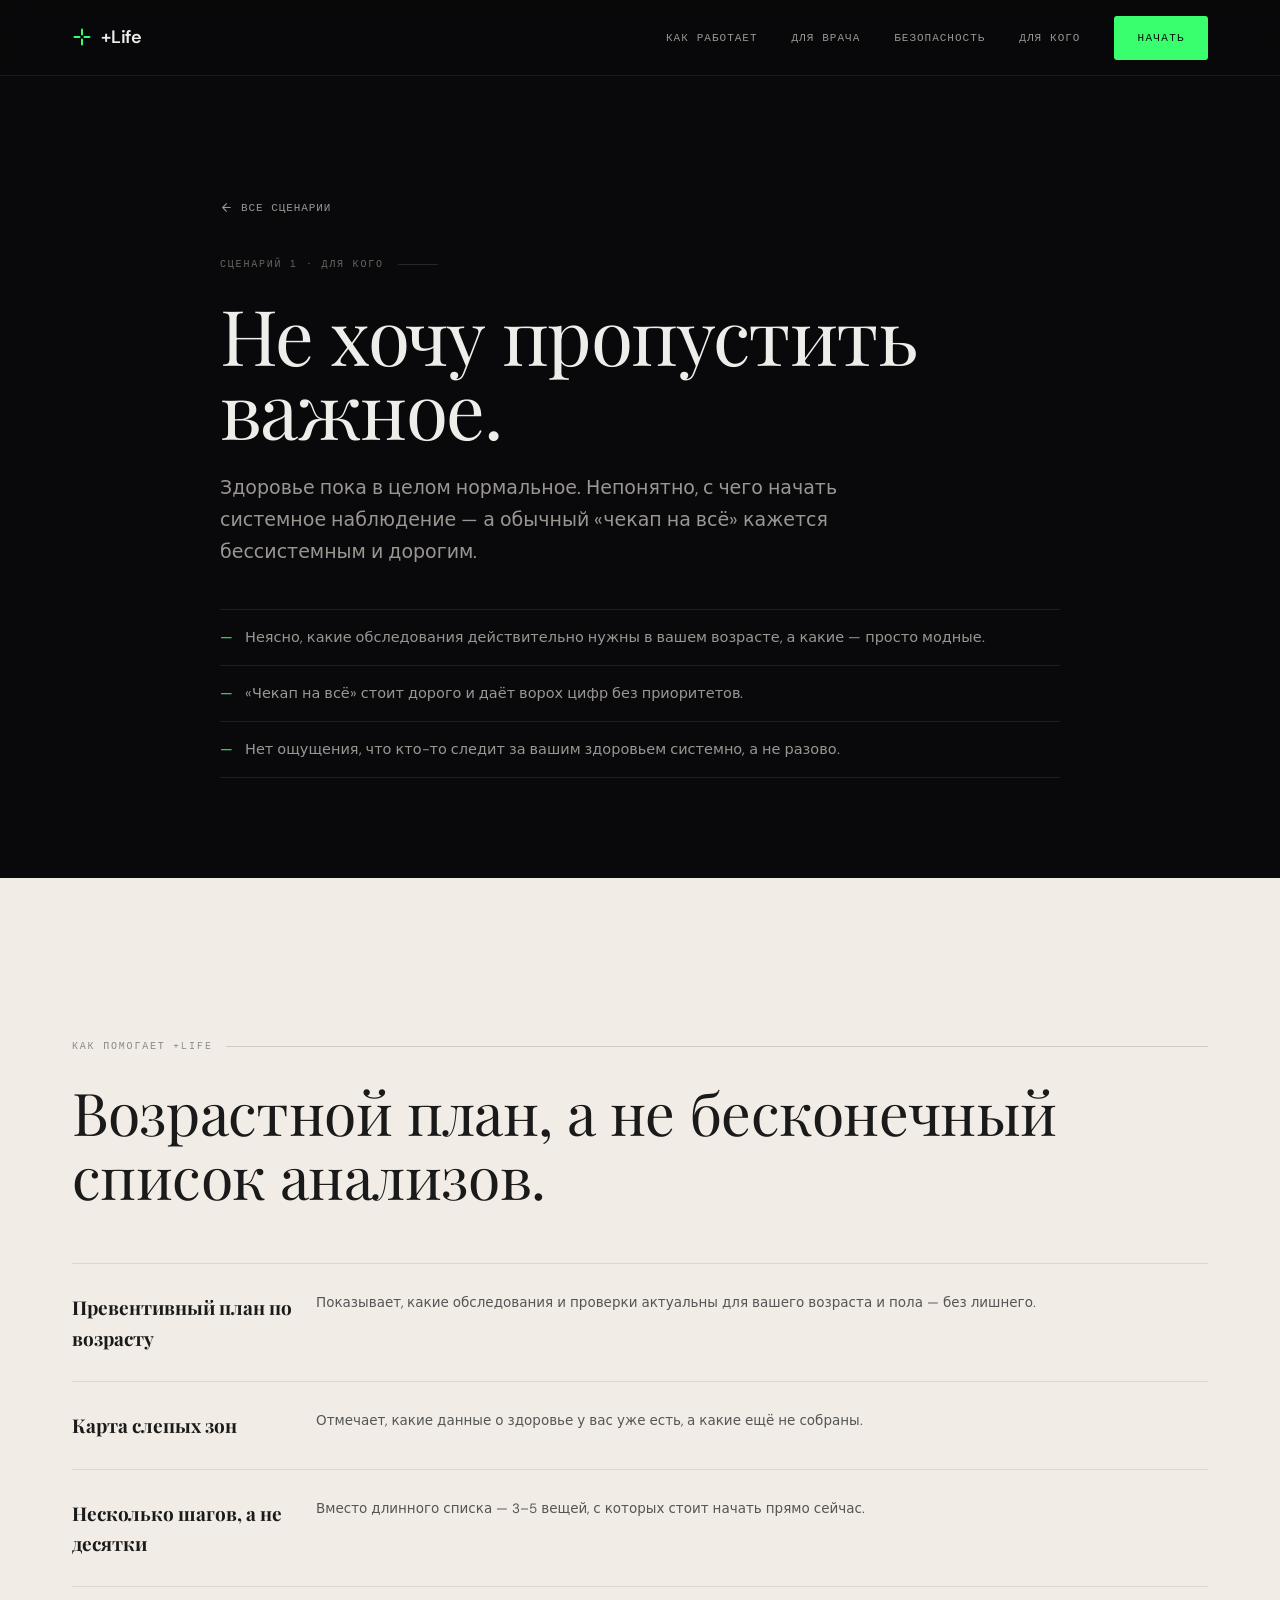
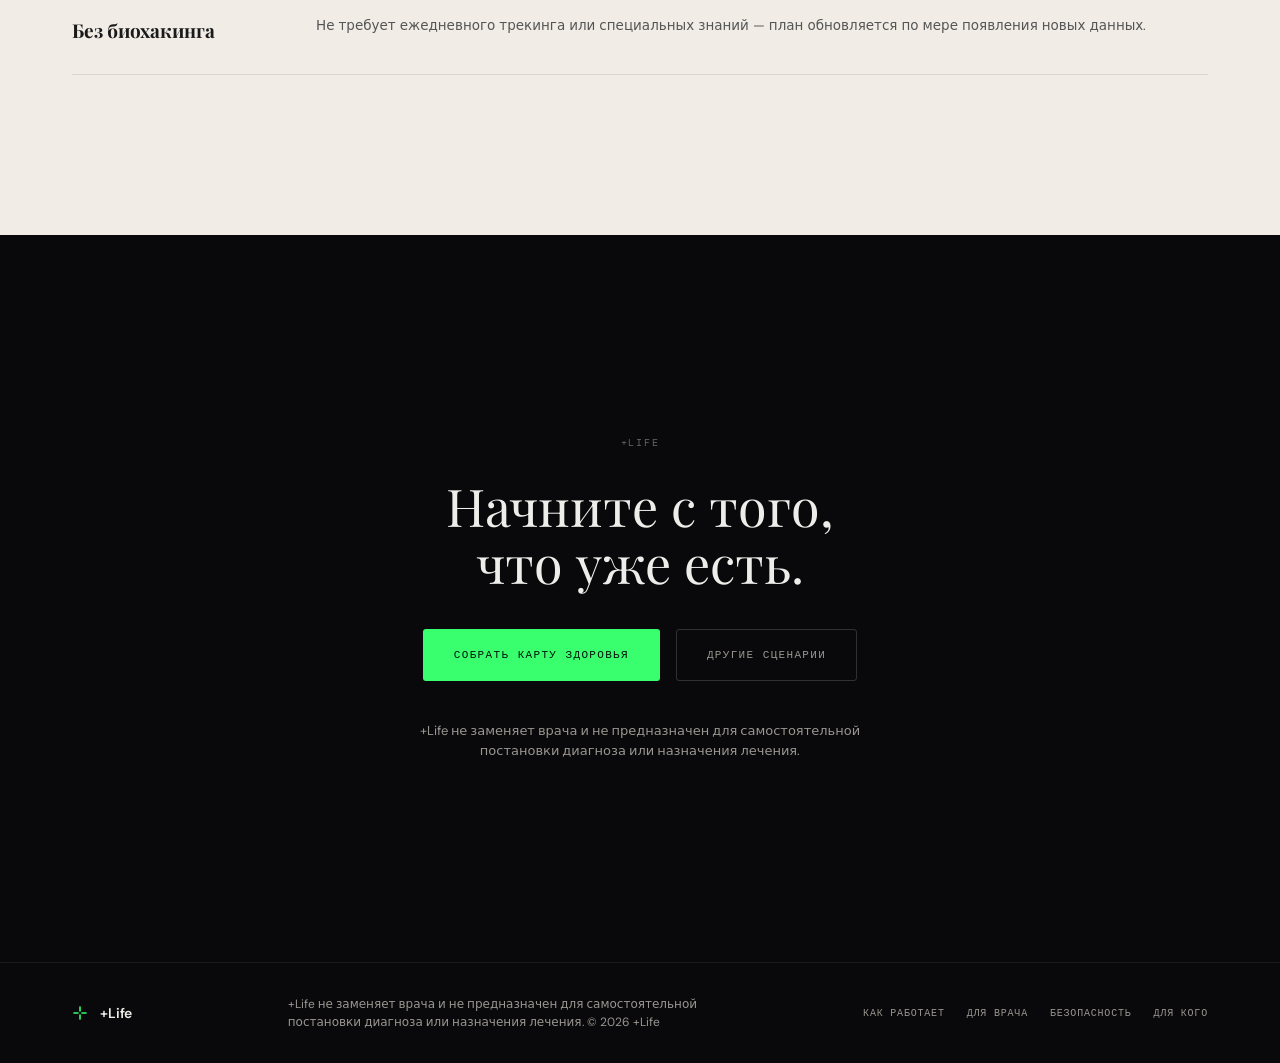
==== segment-1.html @ cb0c8c5b "Redesign hero and segments, add persona subpages, full RU translation pass - Channels orbit: rename " ====
<!doctype html>
<html lang="ru">
<head>
<meta charset="utf-8">
<meta name="viewport" content="width=device-width, initial-scale=1">
<title>«Не хочу пропустить важное» — +Life</title>
<link rel="icon" href="data:image/svg+xml,%3Csvg xmlns='http://www.w3.org/2000/svg' viewBox='0 0 24 24'%3E%3Cg stroke='%2339ff6e' stroke-width='2.6' stroke-linecap='round' fill='none'%3E%3Cline x1='12' y1='3' x2='12' y2='9'/%3E%3Cline x1='12' y1='15' x2='12' y2='21'/%3E%3Cline x1='3' y1='12' x2='9' y2='12'/%3E%3Cline x1='15' y1='12' x2='21' y2='12'/%3E%3C/g%3E%3C/svg%3E">
<meta name="description" content="Здоровье пока в целом нормальное, но неясно, с чего начать системное наблюдение. Как +Life помогает не пропустить важное.">
<link rel="preconnect" href="https://fonts.googleapis.com">
<link rel="preconnect" href="https://fonts.gstatic.com" crossorigin>
<link rel="stylesheet" href="https://fonts.googleapis.com/css2?family=DM+Mono:wght@400;500&family=DM+Sans:wght@400;500;600&family=Playfair+Display:ital,wght@0,400;0,600;1,400;1,600&display=swap">
<link rel="stylesheet" href="styles.css">
</head>
<body>
<a class="skip-link" href="#main">Перейти к содержанию</a>

<nav class="nav" id="nav" data-open="false">
  <a class="brand" href="index.html" aria-label="+Life — на главную">
    <svg class="brand-mark" viewBox="0 0 24 24" aria-hidden="true"><g stroke="#39ff6e" stroke-width="2.4" stroke-linecap="round" fill="none"><line x1="12" y1="3" x2="12" y2="9"/><line x1="12" y1="15" x2="12" y2="21"/><line x1="3" y1="12" x2="9" y2="12"/><line x1="15" y1="12" x2="21" y2="12"/></g></svg>
    <span class="brand-word">+Life</span>
  </a>
  <button class="nav-toggle" id="navToggle" aria-label="Открыть меню" aria-expanded="false" aria-controls="navLinks"><span></span></button>
  <div class="nav-links" id="navLinks">
    <a href="index.html#solution">Как работает</a>
    <a href="index.html#doctor-prep">Для врача</a>
    <a href="index.html#trust">Безопасность</a>
    <a href="index.html#segments">Для кого</a>
    <a class="btn btn-nav" href="index.html#onboarding">Начать</a>
  </div>
</nav>

<main id="main">
<section class="sub-hero">
  <div class="sec-inner">
    <a class="sub-back sr" href="index.html#segments"><svg viewBox="0 0 24 24" fill="none" stroke="currentColor" stroke-width="2" stroke-linecap="round" stroke-linejoin="round" aria-hidden="true"><line x1="19" y1="12" x2="5" y2="12"/><polyline points="12 19 5 12 12 5"/></svg>Все сценарии</a>
    <div class="kicker sr short">Сценарий 1 · Для кого</div>
    <h1 class="disp h1 sr d1">Не хочу пропустить<br>важное.</h1>
    <p class="lead sr d2">Здоровье пока в целом нормальное. Непонятно, с чего начать системное наблюдение — а обычный «чекап на всё» кажется бессистемным и дорогим.</p>

    <ul class="sub-list sr d3">
      <li>Неясно, какие обследования действительно нужны в вашем возрасте, а какие — просто модные.</li>
      <li>«Чекап на всё» стоит дорого и даёт ворох цифр без приоритетов.</li>
      <li>Нет ощущения, что кто-то следит за вашим здоровьем системно, а не разово.</li>
    </ul>
  </div>
</section>

<section class="sec s-light">
  <div class="sec-inner">
    <div class="kicker sr">Как помогает +Life</div>
    <h2 class="disp h2 sr d1">Возрастной план, а не бесконечный список анализов.</h2>

    <div class="sub-solve">
      <div class="sub-solve-row sr d1">
        <h4>Превентивный план по возрасту</h4>
        <p>Показывает, какие обследования и проверки актуальны для вашего возраста и пола — без лишнего.</p>
      </div>
      <div class="sub-solve-row sr d2">
        <h4>Карта слепых зон</h4>
        <p>Отмечает, какие данные о здоровье у вас уже есть, а какие ещё не собраны.</p>
      </div>
      <div class="sub-solve-row sr d3">
        <h4>Несколько шагов, а не десятки</h4>
        <p>Вместо длинного списка — 3–5 вещей, с которых стоит начать прямо сейчас.</p>
      </div>
      <div class="sub-solve-row sr d4">
        <h4>Без биохакинга</h4>
        <p>Не требует ежедневного трекинга или специальных знаний — план обновляется по мере появления новых данных.</p>
      </div>
    </div>
  </div>
</section>

<section class="sub-cta">
  <div class="sec-inner">
    <div class="kicker center sr short">+Life</div>
    <h2 class="sr d1">Начните с того,<br>что уже есть.</h2>
    <div class="cta-actions sr d2">
      <a class="btn btn-primary" href="index.html#onboarding">Собрать карту здоровья</a>
      <a class="btn btn-ghost" href="index.html#segments">Другие сценарии</a>
    </div>
    <p class="cta-disclaimer sr d3">+Life не заменяет врача и не предназначен для самостоятельной постановки диагноза или назначения лечения.</p>
  </div>
</section>
</main>

<footer class="foot" id="footer">
  <div class="foot-inner">
    <div class="foot-l">
      <svg class="brand-mark" viewBox="0 0 24 24" aria-hidden="true"><g stroke="#39ff6e" stroke-width="2.4" stroke-linecap="round" fill="none"><line x1="12" y1="3" x2="12" y2="9"/><line x1="12" y1="15" x2="12" y2="21"/><line x1="3" y1="12" x2="9" y2="12"/><line x1="15" y1="12" x2="21" y2="12"/></g></svg>
      <span class="brand-word">+Life</span>
    </div>
    <p class="foot-mid">+Life не заменяет врача и не предназначен для самостоятельной постановки диагноза или назначения лечения. © 2026 +Life</p>
    <div class="foot-r">
      <a href="index.html#solution">Как работает</a>
      <a href="index.html#doctor-prep">Для врача</a>
      <a href="index.html#trust">Безопасность</a>
      <a href="index.html#segments">Для кого</a>
    </div>
  </div>
</footer>

<script src="subpage.js"></script>
</body>
</html>
---- styles.css ----
/* ================================================================
   §19 ЦВЕТОВАЯ СИСТЕМА — токены из ТЗ, один в один
   ================================================================ */
:root{
  --ink:#09090b;
  --ink-2:#0f0f12;
  --ui-card:#171717;
  --ui-muted:#262626;

  --paper:#f1ede6;
  --paper-2:#e8e3da;

  --green:#39ff6e;
  --green-light-surface:#27a855;
  --green-a:rgba(57,255,110,.12);
  --green-a2:rgba(57,255,110,.06);

  --text-dark-primary:#ededea;
  --text-dark-secondary:#9a9691;
  --text-dark-tertiary:#6a6560;

  --text-light-primary:#1a1a1a;
  --text-light-secondary:#555;
  --text-light-tertiary:#888;

  --amber:#f1c40f;
  --red:#e74c3c;

  /* §20 типографика */
  --f-display:'Playfair Display', Georgia, serif;
  --f-body:'DM Sans', system-ui, -apple-system, sans-serif;
  --f-mono:'DM Mono', 'SFMono-Regular', Consolas, monospace;
  --ease:cubic-bezier(.16,1,.3,1);

  /* §21 пространство — desktop ≥1200 */
  --pad-x:72px;
  --pad-y:160px;
  --pad-y-statement:200px;
  --content-max:1240px;
  --narrative-max:720px;
  --para-max:640px;
  --col-gap:88px;
  --card-pad:32px;
  --card-gap:28px;
}

@media (max-width:1199px){
  :root{--pad-x:36px;--pad-y:108px;--pad-y-statement:140px;--col-gap:48px;--card-pad:26px;--card-gap:20px}
}
@media (max-width:767px){
  :root{--pad-x:20px;--pad-y:80px;--pad-y-statement:96px;--col-gap:28px;--card-pad:20px;--card-gap:16px}
}

/* ================================================================
   BASE
   ================================================================ */
*,*::before,*::after{box-sizing:border-box}
html{scroll-behavior:smooth;-webkit-text-size-adjust:100%;overflow-x:hidden}
body{
  margin:0;
  font-family:var(--f-body);
  font-weight:400;
  font-size:16px;
  line-height:1.6;
  color:var(--text-dark-primary);
  background:var(--ink);
  -webkit-font-smoothing:antialiased;
  -moz-osx-font-smoothing:grayscale;
  overflow-x:hidden;
}
img,svg,canvas{display:block;max-width:100%}
a{color:inherit;text-decoration:none}
button{font:inherit;color:inherit;background:none;border:0;padding:0;cursor:pointer}
em{font-style:italic}
ul,ol{margin:0;padding:0;list-style:none}
h1,h2,h3,h4,p{margin:0}

.skip-link{position:absolute;left:12px;top:-60px;background:var(--green);color:#000;padding:10px 18px;border-radius:4px;font-family:var(--f-mono);font-size:12px;z-index:200;transition:top .2s var(--ease)}
.skip-link:focus{top:12px}

a:focus-visible,button:focus-visible,[tabindex]:focus-visible{outline:2px solid var(--green);outline-offset:3px;border-radius:2px}
.s-light a:focus-visible,.s-light button:focus-visible{outline-color:var(--green-light-surface)}

@media (prefers-reduced-motion: reduce){
  *,*::before,*::after{animation-duration:.001ms!important;animation-iteration-count:1!important;transition-duration:.001ms!important;scroll-behavior:auto!important}
  .sr{opacity:1!important;transform:none!important}
}

/* ================================================================
   SECTION SHELL
   ================================================================ */
.sec{padding:var(--pad-y) var(--pad-x);position:relative}
.sec-inner{max-width:var(--content-max);margin:0 auto;position:relative;z-index:1}
.s-dark{background:var(--ink);color:var(--text-dark-primary)}
.s-dark2{background:var(--ink-2);color:var(--text-dark-primary)}
.s-light{background:var(--paper);color:var(--text-light-primary)}

/* ================================================================
   TYPE
   ================================================================ */
.disp{font-family:var(--f-display);font-weight:400;letter-spacing:-.01em}
.disp em{color:var(--green);font-style:italic}
.s-light .disp em{color:var(--green-light-surface)}
.h1{font-size:clamp(40px,6vw,88px);line-height:.96;letter-spacing:-.02em}
.h2{font-size:clamp(32px,4.6vw,64px);line-height:1.08}
.lead{font-family:var(--f-body);font-size:clamp(17px,1.6vw,19px);line-height:1.7;color:var(--text-dark-secondary);max-width:var(--para-max)}
.s-light .lead{color:var(--text-light-secondary)}
.body-copy{font-family:var(--f-body);font-size:16px;line-height:1.75;color:var(--text-dark-secondary);max-width:var(--para-max)}
.s-light .body-copy{color:var(--text-light-secondary)}
.body-sm{font-family:var(--f-body);font-size:14px;line-height:1.7;color:var(--text-dark-secondary)}
.s-light .body-sm{color:var(--text-light-secondary)}
.h2-gap{margin-top:32px}
.intro-gap{margin-top:72px}
.block-gap{margin-top:120px}

.kicker{
  display:flex;align-items:center;gap:14px;
  font-family:var(--f-mono);font-weight:400;
  font-size:10px;letter-spacing:.18em;text-transform:uppercase;
  color:var(--text-dark-tertiary);margin-bottom:26px;
}
.kicker::after{content:"";flex:1;height:1px;background:rgba(255,255,255,.12)}
.s-light .kicker{color:var(--text-light-tertiary)}
.s-light .kicker::after{background:rgba(0,0,0,.14)}
.kicker.short::after{flex:0 0 40px}
.kicker.center{justify-content:center}
.kicker.center::after{display:none}

.mono-label{font-family:var(--f-mono);font-weight:400;letter-spacing:.12em;text-transform:uppercase;font-size:10px;color:var(--text-dark-tertiary)}
.s-light .mono-label{color:var(--text-light-tertiary)}

/* ================================================================
   BUTTONS
   ================================================================ */
.btn{
  display:inline-flex;align-items:center;justify-content:center;gap:9px;
  font-family:var(--f-mono);font-weight:500;
  font-size:11px;letter-spacing:.12em;text-transform:uppercase;
  padding:16px 30px;border-radius:3px;min-height:44px;
  transition:transform .3s var(--ease),opacity .3s var(--ease);
  border:1px solid transparent;
}
.btn:hover{opacity:.9;transform:translateY(-2px)}
.btn-primary{background:var(--green);color:#04140a}
.s-light .btn-primary,.btn-primary-lt{background:var(--green-light-surface);color:#fff}
.btn-ghost{color:var(--text-dark-secondary);border-color:rgba(255,255,255,.16)}
.btn-ghost:hover{color:var(--text-dark-primary);border-color:rgba(255,255,255,.3)}
.s-light .btn-ghost{color:var(--text-light-secondary);border-color:rgba(0,0,0,.18)}
.s-light .btn-ghost:hover{color:var(--text-light-primary);border-color:rgba(0,0,0,.32)}
.btn-nav{padding:10px 22px;min-height:44px;background:var(--green);color:#04140a}
.btn-mock{
  font-family:var(--f-mono);font-size:10px;letter-spacing:.1em;text-transform:uppercase;
  color:var(--green);border:1px solid rgba(57,255,110,.35);border-radius:3px;
  padding:11px 16px;display:inline-flex;align-items:center;gap:8px;min-height:44px;
  transition:background .25s var(--ease);
}
.btn-mock:hover{background:rgba(57,255,110,.08)}

/* ================================================================
   TAGS / PILLS / BADGES
   ================================================================ */
.tag{display:inline-block;font-family:var(--f-mono);font-size:9px;letter-spacing:.1em;text-transform:uppercase;padding:4px 9px;border-radius:3px}
.tag-green{background:var(--green-a);color:var(--green);border:1px solid rgba(57,255,110,.25)}
.tag-muted{background:rgba(255,255,255,.05);color:var(--text-dark-secondary);border:1px solid rgba(255,255,255,.09)}
.s-light .tag-muted{background:rgba(0,0,0,.04);color:var(--text-light-secondary);border-color:rgba(0,0,0,.09)}
.tag-amber{background:rgba(241,196,15,.14);color:var(--amber)}
.tag-red{background:rgba(231,76,60,.14);color:var(--red)}

.pill{display:inline-flex;align-items:center;gap:6px;font-family:var(--f-mono);font-size:9px;letter-spacing:.1em;text-transform:uppercase;padding:5px 11px;border-radius:100px}
.pill-green{background:var(--green-a);color:var(--green);border:1px solid rgba(57,255,110,.28)}
.pill-muted{background:rgba(255,255,255,.05);color:var(--text-dark-secondary);border:1px solid rgba(255,255,255,.09)}
.s-light .pill-muted{background:#fff;color:var(--text-light-secondary);border-color:#ddd8ce}

.live-dot{display:inline-block;width:6px;height:6px;border-radius:50%;background:var(--green);box-shadow:0 0 6px rgba(57,255,110,.7);animation:blink 2.4s infinite}
@keyframes blink{0%,100%{opacity:1}50%{opacity:.35}}

/* ================================================================
   SCROLL REVEAL
   ================================================================ */
.sr{opacity:0;transform:translateY(28px);transition:opacity .9s var(--ease),transform .9s var(--ease)}
.sr.left{transform:translateX(-32px)}
.sr.right{transform:translateX(32px)}
.sr.vis{opacity:1;transform:none}
.sr.d1{transition-delay:.08s}
.sr.d2{transition-delay:.16s}
.sr.d3{transition-delay:.24s}
.sr.d4{transition-delay:.32s}
@media (max-width:767px){
  .sr.left{transform:translateX(-14px)}
  .sr.right{transform:translateX(14px)}
}

/* ================================================================
   GRID HELPERS  (§22)
   ================================================================ */
.grid-2{display:grid;grid-template-columns:1fr 1fr;gap:var(--col-gap);align-items:start}
.grid-2.g-46-54{grid-template-columns:.9fr 1.1fr}
.grid-2.g-54-46{grid-template-columns:1.1fr .9fr}
@media (max-width:1023px){.grid-2{grid-template-columns:1fr!important;gap:56px}}

/* ================================================================
   CARDS  (§23)
   ================================================================ */
.card-dark{background:var(--ui-card);border:1px solid rgba(255,255,255,.1);border-radius:16px;padding:var(--card-pad)}
.card-light{background:#fff;border:1px solid #ddd8ce;border-radius:14px;padding:var(--card-pad)}
.card-paper{background:var(--paper-2);border:1px solid #ddd8ce;border-radius:14px;padding:var(--card-pad)}

/* ================================================================
   NAV  (§17.1)
   ================================================================ */
.nav{
  position:sticky;top:0;z-index:60;
  display:flex;align-items:center;justify-content:space-between;
  padding:0 var(--pad-x);height:76px;
  background:rgba(9,9,11,.72);
  border-bottom:1px solid rgba(255,255,255,.07);
  backdrop-filter:blur(10px);-webkit-backdrop-filter:blur(10px);
  transition:background .3s var(--ease);
}
.nav.scrolled{background:rgba(9,9,11,.94)}
.brand{display:flex;align-items:center;gap:9px}
.brand-mark{width:20px;height:20px}
.brand-word{font-family:var(--f-body);font-weight:600;font-size:18px;color:var(--text-dark-primary);letter-spacing:-.01em}
.nav-links{display:flex;align-items:center;gap:34px}
.nav-links a:not(.btn){font-family:var(--f-mono);font-size:11px;letter-spacing:.09em;text-transform:uppercase;color:var(--text-dark-secondary)}
.nav-links a:not(.btn):hover{color:var(--text-dark-primary)}
.nav-toggle{display:none;width:44px;height:44px;align-items:center;justify-content:center}
.nav-toggle span,.nav-toggle span::before,.nav-toggle span::after{content:"";display:block;width:20px;height:1.5px;background:var(--text-dark-primary);position:relative;transition:transform .25s var(--ease),opacity .25s var(--ease)}
.nav-toggle span::before{position:absolute;top:-6px}
.nav-toggle span::after{position:absolute;top:6px}
.nav[data-open="true"] .nav-toggle span{background:transparent}
.nav[data-open="true"] .nav-toggle span::before{transform:translateY(6px) rotate(45deg)}
.nav[data-open="true"] .nav-toggle span::after{transform:translateY(-6px) rotate(-45deg)}

@media (max-width:900px){
  .nav-links{position:fixed;inset:76px 0 0 0;height:calc(100dvh - 76px);background:var(--ink);flex-direction:column;justify-content:flex-start;align-items:flex-start;gap:0;padding:8px var(--pad-x) 40px;transform:translateY(-8px);opacity:0;pointer-events:none;transition:opacity .25s var(--ease),transform .25s var(--ease);overflow-y:auto}
  .nav[data-open="true"] .nav-links{opacity:1;transform:none;pointer-events:auto}
  .nav-links a:not(.btn){width:100%;padding:18px 0;border-bottom:1px solid rgba(255,255,255,.08);font-size:13px}
  .nav-links .btn{margin-top:24px;width:100%}
  .nav-toggle{display:inline-flex}
}

/* ================================================================
   HERO  (§17.2)
   ================================================================ */
.hero{background:var(--ink);padding:132px var(--pad-x) 120px;position:relative;overflow:hidden}
@media (max-width:767px){.hero{padding:64px var(--pad-x) 72px}}
.hero-glow{position:absolute;top:-180px;right:-160px;width:640px;height:640px;border-radius:50%;filter:blur(100px);background:radial-gradient(circle,rgba(20,52,32,.55) 0%,transparent 68%);pointer-events:none}
.hero-grid{position:relative;z-index:1;max-width:var(--content-max);margin:0 auto;display:grid;grid-template-columns:.92fr 1.08fr;gap:90px;align-items:center}
@media (max-width:1023px){.hero-grid{grid-template-columns:1fr;gap:56px}}
.hero h1{margin-top:20px}
.hero-lead{margin-top:28px}
.hero-disclaimer{margin-top:20px;font-family:var(--f-body);font-size:13.5px;line-height:1.6;color:var(--text-dark-secondary);max-width:460px}
.hero-cta{display:flex;align-items:center;gap:16px;margin-top:40px;flex-wrap:wrap}
.hero-trust{display:flex;align-items:center;gap:22px;margin-top:34px;flex-wrap:wrap}
.hero-trust .it{display:flex;align-items:center;gap:7px;font-family:var(--f-mono);font-size:10px;letter-spacing:.1em;text-transform:uppercase;color:var(--text-dark-tertiary)}
.hero-trust .it svg{width:13px;height:13px;color:var(--green)}

.hero-orbit-wrap{position:relative;display:flex;align-items:center;justify-content:center;min-height:420px}
#heroOrbitCanvas{width:100%;height:460px;max-width:560px}
@media (max-width:1023px){#heroOrbitCanvas{height:360px}}
.hero-orbit-fallback{display:none;font-family:var(--f-mono);font-size:11px;letter-spacing:.08em;color:var(--text-dark-secondary);text-align:center;padding:40px 0}

.hero-picker{margin-top:38px}
.hero-picker .lab{font-family:var(--f-mono);font-size:10px;letter-spacing:.1em;text-transform:uppercase;color:var(--text-dark-tertiary);margin-bottom:12px;display:block}
.hero-picker-row{display:flex;flex-wrap:wrap;gap:10px}
.hero-pick{font-family:var(--f-body);font-size:12.5px;color:var(--text-dark-secondary);border:1px solid rgba(255,255,255,.14);border-radius:100px;padding:9px 16px;display:inline-flex;align-items:center;gap:6px;transition:border-color .25s var(--ease),color .25s var(--ease)}
.hero-pick:hover{color:var(--text-dark-primary);border-color:rgba(57,255,110,.4)}
.hero-pick svg{width:12px;height:12px;color:var(--green)}

/* ================================================================
   PROBLEM (intro §17.3 + four problems §17.4)  — id="problem"
   ================================================================ */
.prob-visual{margin-top:56px;display:flex;flex-direction:column}
.prob-row{display:grid;grid-template-columns:.85fr 1.15fr;gap:var(--col-gap);align-items:center;padding:88px 0;border-top:1px solid rgba(255,255,255,.09)}
.prob-row:last-child{border-bottom:1px solid rgba(255,255,255,.09)}
@media (max-width:1023px){.prob-row{grid-template-columns:1fr;gap:40px;padding:60px 0}}
.prob-index{font-family:var(--f-mono);font-size:11px;letter-spacing:.16em;text-transform:uppercase;color:var(--text-dark-tertiary);margin-bottom:18px}
.prob-row h3{font-family:var(--f-display);font-weight:400;font-size:clamp(24px,2.6vw,34px);line-height:1.2;color:var(--text-dark-primary);max-width:520px}
.prob-vis{background:var(--ui-card);border:1px solid rgba(255,255,255,.1);border-radius:16px;padding:26px;min-height:220px;display:flex;flex-direction:column;justify-content:center;gap:16px}

/* row 01 — fragmented sources converging */
.pv-sources{display:flex;flex-wrap:wrap;gap:10px}
.pv-chip{display:flex;flex-direction:column;gap:3px;background:rgba(255,255,255,.03);border:1px solid rgba(255,255,255,.09);border-radius:10px;padding:11px 14px;min-width:120px}
.pv-chip .l{font-family:var(--f-mono);font-size:9px;letter-spacing:.1em;text-transform:uppercase;color:var(--text-dark-tertiary)}
.pv-chip .v{font-family:var(--f-body);font-size:13px;color:var(--text-dark-primary)}
.pv-chip .v.warn{color:var(--red)}
.pv-converge{display:flex;align-items:center;justify-content:center;gap:10px;padding-top:6px}
.pv-line{flex:1;height:1px;background:linear-gradient(to right,transparent,rgba(57,255,110,.4),transparent)}
.pv-center{font-family:var(--f-mono);font-size:10px;letter-spacing:.12em;text-transform:uppercase;color:var(--green);white-space:nowrap}

/* row 02 — chaos -> summary */
.pv-flow{display:flex;align-items:center;gap:18px;justify-content:center}
.pv-docs{display:grid;grid-template-columns:repeat(3,1fr);gap:6px}
.pv-doc{width:30px;height:38px;border:1px solid rgba(255,255,255,.16);border-radius:3px;background:rgba(255,255,255,.03);transform:rotate(var(--r,0deg))}
.pv-doc:nth-child(1){--r:-6deg}.pv-doc:nth-child(2){--r:4deg}.pv-doc:nth-child(3){--r:-3deg}
.pv-doc:nth-child(4){--r:5deg}.pv-doc:nth-child(5){--r:-4deg}.pv-doc:nth-child(6){--r:2deg}
.pv-arrow{color:var(--green);flex-shrink:0}
.pv-summary{border:1px solid rgba(57,255,110,.3);border-radius:8px;background:rgba(57,255,110,.05);padding:14px 18px;font-family:var(--f-mono);font-size:10px;letter-spacing:.08em;text-transform:uppercase;color:var(--green)}

/* row 03 — split screen */
.pv-split{display:grid;grid-template-columns:1fr 1fr;gap:1px;background:rgba(255,255,255,.1);border-radius:10px;overflow:hidden}
.pv-split > div{background:var(--ink-2);padding:16px;display:flex;flex-direction:column;gap:8px}
.pv-split .t{font-family:var(--f-mono);font-size:9px;letter-spacing:.1em;text-transform:uppercase;color:var(--text-dark-tertiary)}
.pv-split .b{font-family:var(--f-body);font-size:12.5px;line-height:1.55;color:var(--text-dark-secondary)}
.pv-split .b strong{color:var(--green);font-weight:500}

/* row 04 — specialists -> unified */
.pv-specialists{display:flex;flex-wrap:wrap;gap:8px;justify-content:center}
.pv-spec-chip{font-family:var(--f-mono);font-size:9px;letter-spacing:.08em;text-transform:uppercase;color:var(--text-dark-secondary);border:1px solid rgba(255,255,255,.12);border-radius:100px;padding:7px 13px}

/* ================================================================
   EVIDENCE STRIP  (§17.5) — id="evidence"
   ================================================================ */
.evidence{background:var(--ink-2);padding:96px var(--pad-x)}
.ev-grid{max-width:var(--content-max);margin:0 auto;display:grid;grid-template-columns:repeat(3,1fr);gap:56px}
@media (max-width:900px){.ev-grid{grid-template-columns:1fr;gap:48px}}
.ev-item{display:flex;flex-direction:column;gap:14px}
.ev-num{font-family:var(--f-display);font-size:clamp(48px,5vw,72px);line-height:1;color:var(--green)}
.ev-label{font-family:var(--f-body);font-size:14.5px;line-height:1.5;color:var(--text-dark-primary);max-width:280px}
.ev-source{font-family:var(--f-mono);font-size:9px;letter-spacing:.1em;text-transform:uppercase;color:var(--text-dark-tertiary)}
.ev-note{font-family:var(--f-body);font-size:12.5px;line-height:1.55;color:var(--text-dark-secondary);max-width:280px}
.ev-help{margin-top:14px;padding-top:14px;border-top:1px solid rgba(57,255,110,.18);font-family:var(--f-body);font-size:12.5px;line-height:1.55;color:var(--text-dark-primary);max-width:280px}
.ev-help strong{color:var(--green);font-weight:500}
.ev-disclaimer{max-width:var(--content-max);margin:64px auto 0;font-family:var(--f-body);font-size:13.5px;line-height:1.7;color:var(--text-dark-secondary);max-width:640px}

/* ================================================================
   SOLUTION REVEAL  (§17.6) — id="solution"
   ================================================================ */
.solution{text-align:center}
.solution .sec-inner{max-width:840px}
.sol-disclaimer{margin:26px auto 0;font-family:var(--f-body);font-size:13.5px;color:var(--text-light-secondary);max-width:520px}
.sol-diagram{margin:80px auto 0;display:flex;flex-direction:column;align-items:center;gap:0;max-width:420px}
.sol-node{font-family:var(--f-mono);font-size:12px;letter-spacing:.06em;color:var(--text-light-primary);background:#fff;border:1px solid #ddd8ce;border-radius:100px;padding:12px 22px;text-align:center}
.sol-node.accent{border-color:rgba(39,168,85,.4);color:var(--green-light-surface);background:rgba(39,168,85,.06)}
.sol-node-loop{display:inline-flex;align-items:center;gap:8px}
.sol-arrow{color:var(--text-light-tertiary);padding:10px 0;font-size:14px;line-height:1}

/* ================================================================
   HEALTH MAP  (§17.7) — id="health-map"
   ================================================================ */
.hmap-mock{background:var(--ui-card);border:1px solid rgba(255,255,255,.1);border-radius:16px;padding:28px;display:flex;flex-direction:column;gap:22px}
.hmap-timeline{display:flex;justify-content:space-between;font-family:var(--f-mono);font-size:10px;letter-spacing:.1em;color:var(--text-dark-tertiary);border-bottom:1px solid rgba(255,255,255,.08);padding-bottom:14px}
.hmap-series{display:flex;flex-direction:column;gap:16px}
.hmap-row{display:grid;grid-template-columns:96px 1fr auto;gap:16px;align-items:center}
.hmap-row .nm{font-family:var(--f-mono);font-size:11px;color:var(--text-dark-secondary)}
.hmap-row svg{width:100%;height:34px}
.hmap-row .last{font-family:var(--f-body);font-size:12.5px;color:var(--text-dark-primary);white-space:nowrap}
.hmap-foot{display:flex;align-items:center;justify-content:space-between;flex-wrap:wrap;gap:10px;border-top:1px solid rgba(255,255,255,.08);padding-top:16px}
.hmap-source{font-family:var(--f-mono);font-size:10px;color:var(--text-dark-tertiary)}
.hmap-source strong{color:var(--text-dark-secondary);font-weight:400}

/* ================================================================
   HEALTH COACH  (§17.8) — id="coach"
   ================================================================ */
.coach-flow{display:flex;flex-direction:column;gap:0;margin-top:56px;border-top:1px solid #ddd8ce}
.coach-step{display:grid;grid-template-columns:44px 1fr 1.4fr;gap:20px;align-items:baseline;padding:22px 0;border-bottom:1px solid #ddd8ce}
@media (max-width:767px){.coach-step{grid-template-columns:32px 1fr;}.coach-step .cs-body{grid-column:1 / -1;margin-top:4px}}
.coach-step .cs-n{font-family:var(--f-mono);font-size:12px;color:var(--green-light-surface)}
.coach-step .cs-lab{font-family:var(--f-mono);font-size:11.5px;letter-spacing:.02em;color:var(--text-light-primary)}
.coach-step .cs-body{font-family:var(--f-body);font-size:14px;line-height:1.6;color:var(--text-light-secondary)}

.compare{margin-top:96px;display:grid;grid-template-columns:1fr 1fr;gap:1px;background:#ddd8ce;border:1px solid #ddd8ce;border-radius:16px;overflow:hidden}
@media (max-width:900px){.compare{grid-template-columns:1fr}}
.compare-col{background:#fff;padding:30px;display:flex;flex-direction:column;gap:16px}
.compare-col.hl{background:var(--ink)}
.cc-head{font-family:var(--f-mono);font-size:10px;letter-spacing:.12em;text-transform:uppercase;color:var(--text-light-tertiary)}
.compare-col.hl .cc-head{color:var(--green)}
.cc-bubble{border-radius:10px;padding:13px 16px;font-family:var(--f-body);font-size:13.5px;line-height:1.6}
.cc-bubble.q{background:var(--paper-2);color:var(--text-light-primary);align-self:flex-start;max-width:92%}
.cc-bubble.a{background:#f4f1ea;color:var(--text-light-secondary);align-self:flex-start;max-width:92%;border:1px solid #e2ddd2}
.compare-col.hl .cc-bubble.q{background:rgba(57,255,110,.1);color:var(--green)}
.compare-col.hl .cc-bubble.a{background:var(--ui-card);color:var(--text-dark-primary);border:1px solid rgba(255,255,255,.08)}
.cc-list{display:flex;flex-direction:column;gap:8px;margin-top:6px}
.cc-list li{display:grid;grid-template-columns:14px 1fr;gap:9px;font-family:var(--f-body);font-size:12.5px;line-height:1.55;color:var(--text-light-secondary)}
.compare-col.hl .cc-list li{color:var(--text-dark-secondary)}
.cc-list li .b{color:var(--red);font-family:var(--f-mono);font-size:11px}
.compare-col.hl .cc-list li .b{color:var(--green)}
.cc-steps{display:flex;flex-direction:column;gap:9px;margin-top:2px}
.cc-steps li{display:grid;grid-template-columns:16px 1fr;gap:9px;font-family:var(--f-body);font-size:12.5px;line-height:1.5;color:var(--text-dark-secondary)}
.cc-steps li .n{font-family:var(--f-mono);font-size:10px;color:var(--green)}

/* ================================================================
   DOCTOR PREP  (§17.9) — id="doctor-prep"
   ================================================================ */
.dp-before{display:flex;flex-direction:column;gap:0;margin-top:30px;border-top:1px solid rgba(255,255,255,.09)}
.dp-before li{padding:13px 0;border-bottom:1px solid rgba(255,255,255,.09);font-family:var(--f-body);font-size:13.5px;line-height:1.5;color:var(--text-dark-secondary);display:flex;gap:10px}
.dp-before li::before{content:"—";color:var(--text-dark-tertiary);flex-shrink:0}
.dp-trigger{margin-top:34px;background:rgba(255,255,255,.03);border:1px solid rgba(255,255,255,.1);border-radius:12px;padding:20px 22px;display:flex;align-items:center;justify-content:space-between;gap:14px;flex-wrap:wrap}
.dp-trigger .t{font-family:var(--f-mono);font-size:11px;letter-spacing:.06em;color:var(--text-dark-secondary)}
.dp-trigger .t strong{color:var(--text-dark-primary);font-weight:400}

.dp-export{background:#fff;border:1px solid #ddd8ce;border-radius:16px;padding:32px;display:flex;flex-direction:column;gap:20px}
.dp-export-head{display:flex;align-items:center;justify-content:space-between;padding-bottom:16px;border-bottom:1px solid #e8e3da;flex-wrap:wrap;gap:8px}
.dp-export-head .t{font-family:var(--f-mono);font-size:10px;letter-spacing:.1em;text-transform:uppercase;color:var(--text-light-secondary)}
.dp-export-head .g{font-family:var(--f-mono);font-size:10px;letter-spacing:.08em;color:var(--green-light-surface)}
.dp-field{display:flex;flex-direction:column;gap:6px}
.dp-field .lab{font-family:var(--f-mono);font-size:9.5px;letter-spacing:.12em;text-transform:uppercase;color:var(--green-light-surface)}
.dp-field .val{font-family:var(--f-body);font-size:13.5px;line-height:1.6;color:var(--text-light-primary)}
.dp-field ul{display:flex;flex-direction:column;gap:5px}
.dp-field ul li{font-family:var(--f-body);font-size:13.5px;line-height:1.55;color:var(--text-light-primary);padding-left:14px;position:relative}
.dp-field ul li::before{content:"";position:absolute;left:0;top:8px;width:5px;height:5px;border-radius:50%;background:var(--green-light-surface)}
.dp-field ol{display:flex;flex-direction:column;gap:6px;counter-reset:q}
.dp-field ol li{font-family:var(--f-body);font-size:13.5px;line-height:1.55;color:var(--text-light-primary);padding-left:22px;position:relative}
.dp-field ol li::before{counter-increment:q;content:counter(q) ".";position:absolute;left:0;font-family:var(--f-mono);color:var(--green-light-surface);font-size:12px}

.dp-note{margin-top:56px;font-family:var(--f-body);font-size:14px;line-height:1.7;color:var(--text-dark-secondary);max-width:var(--para-max)}
.dp-note strong{color:var(--text-dark-primary);font-weight:500}

/* ================================================================
   ROADMAP  (§17.10) — id="roadmap"
   ================================================================ */
.rm-timeline{margin-top:64px;display:grid;grid-template-columns:repeat(5,1fr);gap:1px;background:#ddd8ce;border:1px solid #ddd8ce;border-radius:14px;overflow:hidden}
@media (max-width:900px){.rm-timeline{grid-template-columns:1fr}}
.rm-stop{background:#fff;padding:24px 20px;display:flex;flex-direction:column;gap:10px;min-height:170px}
.rm-stop .when{font-family:var(--f-mono);font-size:10px;letter-spacing:.1em;text-transform:uppercase;color:var(--green-light-surface)}
.rm-stop .what{font-family:var(--f-display);font-size:17px;line-height:1.3;color:var(--text-light-primary)}
.rm-tasks{margin-top:34px;display:grid;grid-template-columns:repeat(3,1fr);gap:var(--card-gap)}
@media (max-width:900px){.rm-tasks{grid-template-columns:1fr}}
.rm-task{background:var(--paper-2);border:1px solid #ddd8ce;border-radius:12px;padding:20px}
.rm-task .t{font-family:var(--f-body);font-size:13.5px;line-height:1.5;color:var(--text-light-primary);margin-bottom:10px}
.rm-task .tags{display:flex;flex-wrap:wrap;gap:6px}
.rm-legend{margin-top:28px;display:flex;flex-wrap:wrap;gap:22px}
.rm-legend .li{display:flex;align-items:center;gap:7px;font-family:var(--f-mono);font-size:10px;letter-spacing:.08em;text-transform:uppercase;color:var(--text-light-tertiary)}
.rm-legend .li i{width:7px;height:7px;border-radius:50%;display:inline-block}

/* ================================================================
   CHANNELS  (§17.11) — id="channels"
   ================================================================ */
.ch-grid{display:grid;grid-template-columns:repeat(3,1fr);gap:var(--card-gap);margin-top:64px}
@media (max-width:900px){.ch-grid{grid-template-columns:1fr}}
.ch-card{background:var(--ui-card);border:1px solid rgba(255,255,255,.1);border-radius:14px;padding:26px;display:flex;flex-direction:column;gap:12px}
.ch-card .ico{width:34px;height:34px;border-radius:9px;background:var(--green-a);color:var(--green);display:flex;align-items:center;justify-content:center}
.ch-card h3{font-family:var(--f-display);font-size:19px;color:var(--text-dark-primary)}
.ch-card p{font-family:var(--f-body);font-size:13px;line-height:1.6;color:var(--text-dark-secondary)}

.orbit-wrap{margin-top:64px;position:relative;display:flex;align-items:center;justify-content:center}
#orbitCanvas{width:100%;height:340px;max-width:520px}
.orbit-fallback{display:none;font-family:var(--f-mono);font-size:11px;letter-spacing:.08em;color:var(--text-dark-secondary);text-align:center;padding:40px 0}
.orbit-more{margin-top:18px;text-align:center;font-family:var(--f-mono);font-size:10px;letter-spacing:.1em;text-transform:uppercase;color:var(--text-dark-tertiary)}

/* ================================================================
   TRUST  (§17.12) — id="trust"
   ================================================================ */
.trust-grid{display:grid;grid-template-columns:.9fr 1.1fr;gap:var(--col-gap);align-items:start;margin-top:72px}
@media (max-width:1023px){.trust-grid{grid-template-columns:1fr;gap:48px}}
.trust-principles{display:flex;flex-direction:column;gap:0}
.tp{padding:30px 0;border-top:1px solid #ddd8ce}
.tp:last-child{border-bottom:1px solid #ddd8ce}
.tp .t{font-family:var(--f-display);font-size:22px;color:var(--text-light-primary);margin-bottom:8px}
.tp .d{font-family:var(--f-body);font-size:14px;line-height:1.6;color:var(--text-light-secondary);max-width:400px}

.evidence-card{background:var(--ink);border:1px solid rgba(255,255,255,.1);border-radius:16px;padding:30px;color:var(--text-dark-primary)}
.ec-head{display:flex;align-items:baseline;justify-content:space-between;gap:12px;padding-bottom:18px;border-bottom:1px solid rgba(255,255,255,.08);flex-wrap:wrap}
.ec-metric{font-family:var(--f-display);font-size:26px;color:var(--text-dark-primary)}
.ec-source{font-family:var(--f-mono);font-size:10px;color:var(--text-dark-tertiary)}
.ec-rows{display:flex;flex-direction:column;gap:14px;margin-top:18px}
.ec-row{display:grid;grid-template-columns:150px 1fr;gap:14px}
@media (max-width:480px){.ec-row{grid-template-columns:1fr}}
.ec-row .lab{font-family:var(--f-mono);font-size:9.5px;letter-spacing:.1em;text-transform:uppercase;color:var(--green)}
.ec-row .val{font-family:var(--f-body);font-size:13.5px;color:var(--text-dark-secondary)}
.ec-conf{margin-top:20px;padding-top:18px;border-top:1px solid rgba(255,255,255,.08);display:flex;flex-direction:column;gap:10px}
.ec-conf-row{display:flex;align-items:center;justify-content:space-between}
.ec-conf .lab{font-family:var(--f-mono);font-size:9.5px;letter-spacing:.1em;text-transform:uppercase;color:var(--text-dark-tertiary)}
.ec-conf .why{font-family:var(--f-body);font-size:12.5px;color:var(--text-dark-secondary)}

/* ================================================================
   SEGMENTS / PERSONAS  (§17.13) — id="segments"
   ================================================================ */
.persona-grid{display:grid;grid-template-columns:repeat(4,1fr);gap:var(--card-gap);margin-top:72px}
@media (max-width:1023px){.persona-grid{grid-template-columns:1fr 1fr;gap:32px}}
@media (max-width:600px){.persona-grid{grid-template-columns:1fr}}
.persona-card{background:var(--ui-card);border:1px solid rgba(255,255,255,.1);border-radius:16px;padding:28px 24px;display:flex;flex-direction:column;gap:16px;transition:border-color .25s var(--ease)}
.persona-card:hover{border-color:rgba(57,255,110,.3)}
.persona-figure{position:relative;width:100%;height:120px;display:flex;align-items:center;justify-content:center}
.persona-figure svg.fig{width:64px;height:96px;color:var(--text-dark-secondary);overflow:visible}
.persona-figure svg.fig .skin{stroke:var(--green);opacity:.9}
.persona-badge{position:absolute;top:2px;right:calc(50% - 54px);width:30px;height:30px;border-radius:9px;background:var(--green-a);border:1px solid rgba(57,255,110,.3);display:flex;align-items:center;justify-content:center;color:var(--green)}
.persona-card h3{font-family:var(--f-display);font-size:19px;line-height:1.25;color:var(--text-dark-primary)}
.persona-card .lab{font-family:var(--f-mono);font-size:9px;letter-spacing:.12em;text-transform:uppercase;color:var(--text-dark-tertiary)}
.persona-card p{font-family:var(--f-body);font-size:13px;line-height:1.6;color:var(--text-dark-secondary);flex:1}
.persona-more{align-self:flex-start;font-family:var(--f-mono);font-size:10px;letter-spacing:.08em;text-transform:uppercase;color:var(--green);display:inline-flex;align-items:center;gap:6px}
.persona-more svg{width:12px;height:12px;transition:transform .25s var(--ease)}
.persona-card:hover .persona-more svg{transform:translateX(3px)}

/* ================================================================
   ONBOARDING  (§17.14) — id="onboarding"
   ================================================================ */
.ob-grid{display:grid;grid-template-columns:repeat(4,1fr);gap:var(--card-gap);margin-top:64px}
@media (max-width:900px){.ob-grid{grid-template-columns:1fr 1fr}}
@media (max-width:560px){.ob-grid{grid-template-columns:1fr}}
.ob-step{display:flex;flex-direction:column;gap:12px}
.ob-step .n{font-family:var(--f-display);font-size:34px;color:var(--green-light-surface);line-height:1}
.ob-step .t{font-family:var(--f-body);font-size:15px;line-height:1.5;color:var(--text-light-primary)}
.ob-caption{margin-top:56px;font-family:var(--f-body);font-size:14.5px;line-height:1.7;color:var(--text-light-secondary);max-width:var(--para-max)}

/* ================================================================
   FINAL CTA  (§17.15) — id="cta"
   ================================================================ */
.cta-sec{position:relative;padding:var(--pad-y-statement) var(--pad-x);background:var(--ink);text-align:center;overflow:hidden}
#ctaCanvas{position:absolute;inset:0;width:100%;height:100%;opacity:.55;pointer-events:none}
.cta-inner{position:relative;z-index:1;max-width:820px;margin:0 auto}
.cta-sec h2{font-family:var(--f-display);font-weight:400;font-size:clamp(34px,5.4vw,66px);line-height:1.05;letter-spacing:-.015em;color:var(--text-dark-primary)}
.cta-actions{display:flex;align-items:center;justify-content:center;gap:16px;margin-top:44px;flex-wrap:wrap}
.cta-micro{margin-top:26px;font-family:var(--f-mono);font-size:11px;letter-spacing:.06em;color:var(--text-dark-secondary)}
.cta-disclaimer{margin-top:40px;font-family:var(--f-body);font-size:13px;line-height:1.6;color:var(--text-dark-secondary);max-width:520px;margin-left:auto;margin-right:auto}

/* ================================================================
   FOOTER  (id="footer")
   ================================================================ */
.foot{background:var(--ink);padding:32px var(--pad-x);border-top:1px solid rgba(255,255,255,.07)}
.foot-inner{max-width:var(--content-max);margin:0 auto;display:flex;align-items:center;justify-content:space-between;gap:20px;flex-wrap:wrap}
.foot-l{display:flex;align-items:center;gap:12px}
.foot-l .brand-word{font-size:14px}
.foot-l .brand-mark{width:16px;height:16px}
.foot-mid{font-family:var(--f-body);font-size:12px;line-height:1.5;color:var(--text-dark-secondary);max-width:420px}
.foot-r{display:flex;align-items:center;gap:22px;flex-wrap:wrap}
.foot-r a{font-family:var(--f-mono);font-size:10px;letter-spacing:.08em;text-transform:uppercase;color:var(--text-dark-secondary);padding:10px 0;display:inline-flex;align-items:center}
.foot-r a:hover{color:var(--text-dark-primary)}

/* ================================================================
   VISUALLY HIDDEN
   ================================================================ */
.vh{position:absolute;width:1px;height:1px;overflow:hidden;clip:rect(0 0 0 0);white-space:nowrap}

/* ================================================================
   PERSONA SUBPAGES (segment-1..4.html)
   ================================================================ */
.sub-back{display:inline-flex;align-items:center;gap:8px;font-family:var(--f-mono);font-size:11px;letter-spacing:.08em;text-transform:uppercase;color:var(--text-dark-secondary);margin-bottom:40px}
.sub-back:hover{color:var(--text-dark-primary)}
.sub-back svg{width:13px;height:13px}
.sub-hero{background:var(--ink);padding:120px var(--pad-x) 100px}
@media (max-width:767px){.sub-hero{padding:56px var(--pad-x) 64px}}
.sub-hero .sec-inner{max-width:840px}
.sub-hero h1{margin-top:20px}
.sub-hero .lead{margin-top:26px;max-width:680px}
.sub-list{display:flex;flex-direction:column;gap:0;margin-top:40px;border-top:1px solid rgba(255,255,255,.09)}
.sub-list li{padding:16px 0;border-bottom:1px solid rgba(255,255,255,.09);font-family:var(--f-body);font-size:14.5px;line-height:1.6;color:var(--text-dark-secondary);display:flex;gap:12px}
.sub-list li::before{content:"—";color:var(--green);flex-shrink:0}
.sub-solve{display:flex;flex-direction:column;gap:0;margin-top:56px;border-top:1px solid #ddd8ce}
.sub-solve-row{display:grid;grid-template-columns:220px 1fr;gap:24px;padding:28px 0;border-bottom:1px solid #ddd8ce}
@media (max-width:767px){.sub-solve-row{grid-template-columns:1fr;gap:8px}}
.sub-solve-row h4{font-family:var(--f-display);font-size:19px;color:var(--text-light-primary)}
.sub-solve-row p{font-family:var(--f-body);font-size:13.5px;line-height:1.65;color:var(--text-light-secondary)}
.sub-cta{padding:var(--pad-y-statement) var(--pad-x);background:var(--ink);text-align:center}
.sub-cta .sec-inner{max-width:640px}
.sub-cta h2{font-family:var(--f-display);font-weight:400;font-size:clamp(30px,4.6vw,52px);line-height:1.1;color:var(--text-dark-primary)}
.sub-cta .cta-actions{margin-top:38px}
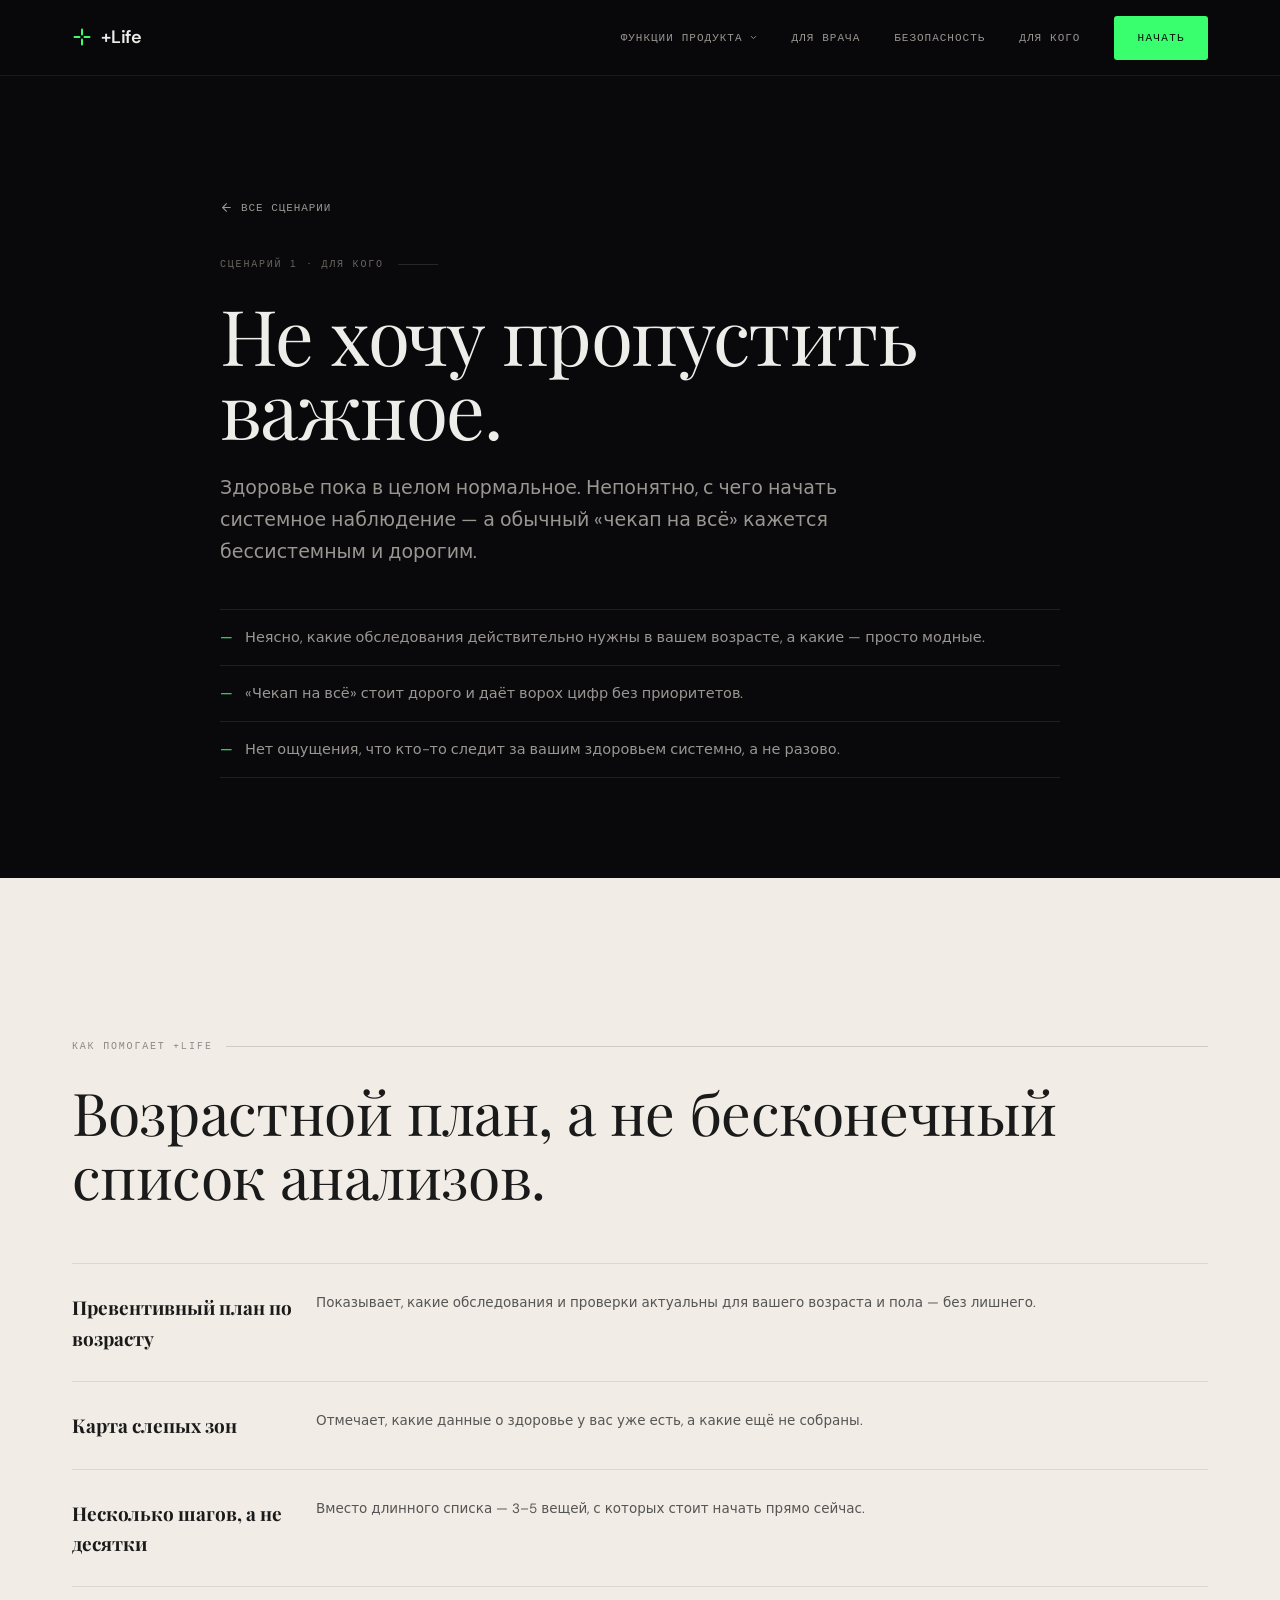
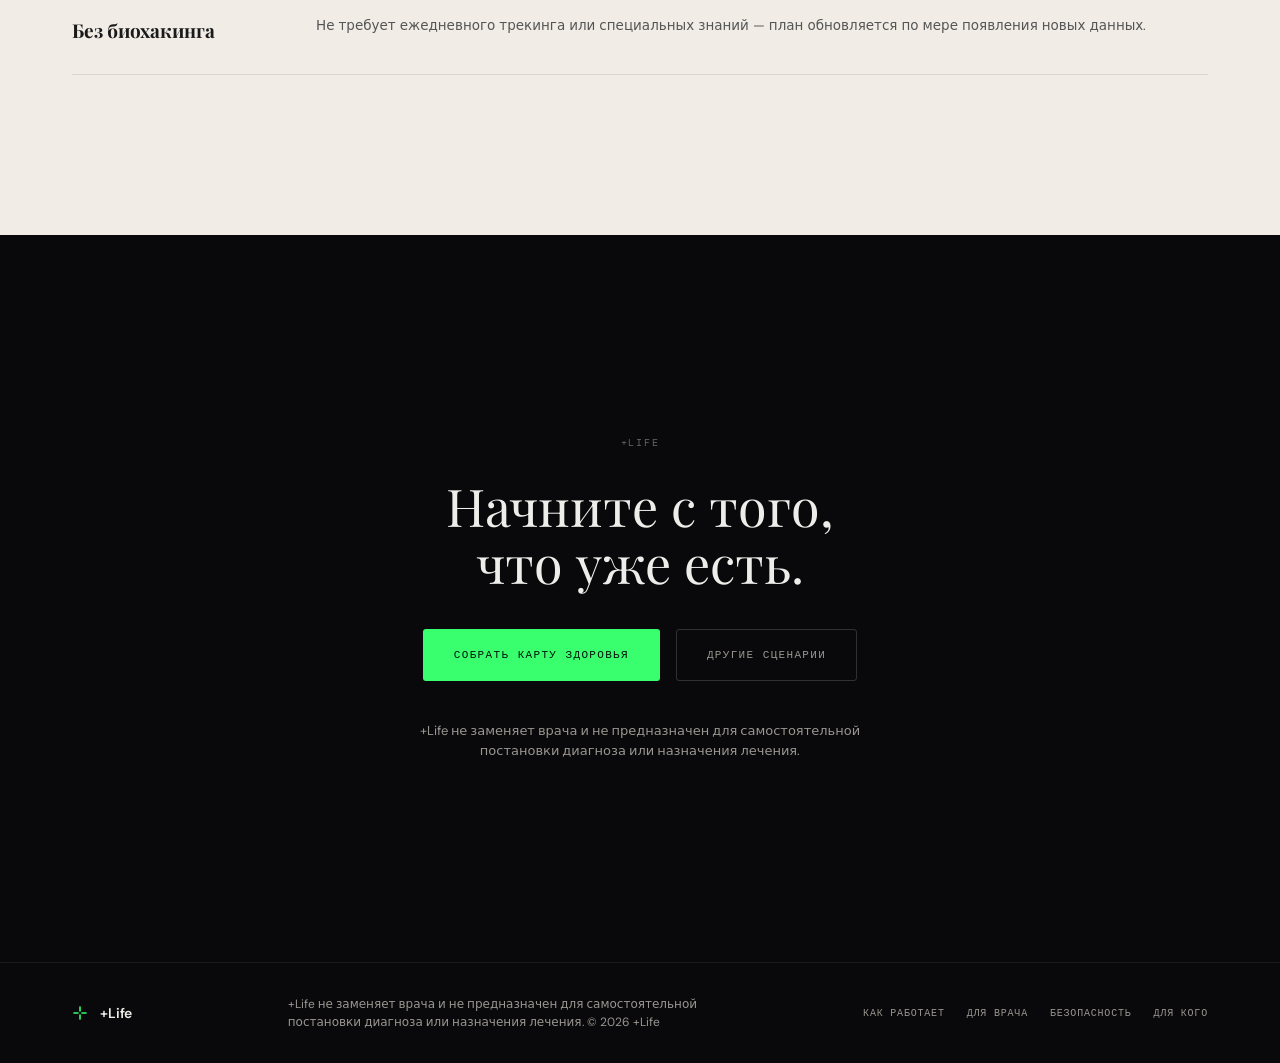
==== commit 0fa9d63e: "Hero orbit rework, product-features nav dropdown, anthropomorphic personas - Evidence stats: add a v" ====
--- a/segment-1.html
+++ b/segment-1.html
@@ -21,7 +21,18 @@
   </a>
   <button class="nav-toggle" id="navToggle" aria-label="Открыть меню" aria-expanded="false" aria-controls="navLinks"><span></span></button>
   <div class="nav-links" id="navLinks">
-    <a href="index.html#solution">Как работает</a>
+    <details class="nav-features" id="navFeatures">
+      <summary>Функции продукта<svg class="chev" viewBox="0 0 24 24" fill="none" stroke="currentColor" stroke-width="2.4" stroke-linecap="round" stroke-linejoin="round" aria-hidden="true"><polyline points="6 9 12 15 18 9"/></svg></summary>
+      <div class="nav-features-panel">
+        <a href="index.html#solution">Как это работает</a>
+        <a href="index.html#health-map">Единая карта здоровья</a>
+        <a href="index.html#coach">ИИ-коуч</a>
+        <a href="index.html#doctor-prep">Подготовка к врачу</a>
+        <a href="index.html#roadmap">Превентивный план</a>
+        <a href="index.html#channels">Каналы связи</a>
+        <a href="index.html#trust">Доверие и источники</a>
+      </div>
+    </details>
     <a href="index.html#doctor-prep">Для врача</a>
     <a href="index.html#trust">Безопасность</a>
     <a href="index.html#segments">Для кого</a>
--- a/styles.css
+++ b/styles.css
@@ -240,14 +240,35 @@
   .nav-toggle{display:inline-flex}
 }
 
+/* ---- nav feature dropdown ("Функции продукта") ---- */
+.nav-features{position:relative}
+.nav-features summary{list-style:none;cursor:pointer;display:flex;align-items:center;gap:6px;font-family:var(--f-mono);font-size:11px;letter-spacing:.09em;text-transform:uppercase;color:var(--text-dark-secondary)}
+.nav-features summary::-webkit-details-marker{display:none}
+.nav-features summary:hover{color:var(--text-dark-primary)}
+.nav-features summary .chev{width:9px;height:9px;transition:transform .2s var(--ease)}
+.nav-features[open] summary{color:var(--text-dark-primary)}
+.nav-features[open] summary .chev{transform:rotate(180deg)}
+.nav-features-panel{display:flex;flex-direction:column;gap:2px}
+.nav-features-panel a{font-family:var(--f-body);font-size:13px;color:var(--text-dark-secondary);padding:10px 12px;border-radius:8px;display:block;white-space:nowrap}
+.nav-features-panel a:hover{background:rgba(255,255,255,.06);color:var(--text-dark-primary)}
+@media (min-width:901px){
+  .nav-features-panel{position:absolute;top:calc(100% + 16px);left:50%;transform:translateX(-50%);background:var(--ui-card);border:1px solid rgba(255,255,255,.1);border-radius:12px;box-shadow:0 20px 44px rgba(0,0,0,.45);padding:8px;z-index:70}
+}
+@media (max-width:900px){
+  .nav-features{width:100%}
+  .nav-features summary{width:100%;padding:18px 0;border-bottom:1px solid rgba(255,255,255,.08);justify-content:space-between}
+  .nav-features-panel{padding:4px 0 4px 14px}
+  .nav-features-panel a{padding:12px 0;white-space:normal}
+}
+
 /* ================================================================
    HERO  (§17.2)
    ================================================================ */
 .hero{background:var(--ink);padding:132px var(--pad-x) 120px;position:relative;overflow:hidden}
 @media (max-width:767px){.hero{padding:64px var(--pad-x) 72px}}
 .hero-glow{position:absolute;top:-180px;right:-160px;width:640px;height:640px;border-radius:50%;filter:blur(100px);background:radial-gradient(circle,rgba(20,52,32,.55) 0%,transparent 68%);pointer-events:none}
-.hero-grid{position:relative;z-index:1;max-width:var(--content-max);margin:0 auto;display:grid;grid-template-columns:.92fr 1.08fr;gap:90px;align-items:center}
-@media (max-width:1023px){.hero-grid{grid-template-columns:1fr;gap:56px}}
+.hero-inner{position:relative;max-width:var(--content-max);margin:0 auto}
+.hero-content{position:relative;z-index:2;max-width:600px}
 .hero h1{margin-top:20px}
 .hero-lead{margin-top:28px}
 .hero-disclaimer{margin-top:20px;font-family:var(--f-body);font-size:13.5px;line-height:1.6;color:var(--text-dark-secondary);max-width:460px}
@@ -256,17 +277,17 @@
 .hero-trust .it{display:flex;align-items:center;gap:7px;font-family:var(--f-mono);font-size:10px;letter-spacing:.1em;text-transform:uppercase;color:var(--text-dark-tertiary)}
 .hero-trust .it svg{width:13px;height:13px;color:var(--green)}
 
-.hero-orbit-wrap{position:relative;display:flex;align-items:center;justify-content:center;min-height:420px}
-#heroOrbitCanvas{width:100%;height:460px;max-width:560px}
-@media (max-width:1023px){#heroOrbitCanvas{height:360px}}
+/* Оrbit-визуал — крупный фоновый слой, частично уходит под текст слева */
+.hero-orbit-wrap{position:absolute;z-index:1;top:-70px;right:-120px;width:900px;height:900px;pointer-events:none}
+#heroOrbitCanvas{width:100%;height:100%;display:block}
+@media (max-width:1280px){.hero-orbit-wrap{width:720px;height:720px;top:-40px;right:-140px}}
+@media (max-width:1023px){
+  .hero-inner{display:flex;flex-direction:column}
+  .hero-content{order:1;max-width:none}
+  .hero-orbit-wrap{order:2;position:relative;z-index:0;top:0;right:0;width:100%;height:380px;margin-top:48px}
+}
+@media (max-width:767px){.hero-orbit-wrap{height:300px;margin-top:40px}}
 .hero-orbit-fallback{display:none;font-family:var(--f-mono);font-size:11px;letter-spacing:.08em;color:var(--text-dark-secondary);text-align:center;padding:40px 0}
-
-.hero-picker{margin-top:38px}
-.hero-picker .lab{font-family:var(--f-mono);font-size:10px;letter-spacing:.1em;text-transform:uppercase;color:var(--text-dark-tertiary);margin-bottom:12px;display:block}
-.hero-picker-row{display:flex;flex-wrap:wrap;gap:10px}
-.hero-pick{font-family:var(--f-body);font-size:12.5px;color:var(--text-dark-secondary);border:1px solid rgba(255,255,255,.14);border-radius:100px;padding:9px 16px;display:inline-flex;align-items:center;gap:6px;transition:border-color .25s var(--ease),color .25s var(--ease)}
-.hero-pick:hover{color:var(--text-dark-primary);border-color:rgba(57,255,110,.4)}
-.hero-pick svg{width:12px;height:12px;color:var(--green)}
 
 /* ================================================================
    PROBLEM (intro §17.3 + four problems §17.4)  — id="problem"
@@ -313,6 +334,9 @@
    EVIDENCE STRIP  (§17.5) — id="evidence"
    ================================================================ */
 .evidence{background:var(--ink-2);padding:96px var(--pad-x)}
+.ev-head{max-width:var(--content-max);margin:0 auto 56px;text-align:center}
+.ev-head .kicker{justify-content:center}
+.ev-h2{font-family:var(--f-display);font-weight:400;font-size:clamp(26px,3.2vw,40px);line-height:1.18;color:var(--text-dark-primary);max-width:680px;margin:0 auto}
 .ev-grid{max-width:var(--content-max);margin:0 auto;display:grid;grid-template-columns:repeat(3,1fr);gap:56px}
 @media (max-width:900px){.ev-grid{grid-template-columns:1fr;gap:48px}}
 .ev-item{display:flex;flex-direction:column;gap:14px}
@@ -322,7 +346,6 @@
 .ev-note{font-family:var(--f-body);font-size:12.5px;line-height:1.55;color:var(--text-dark-secondary);max-width:280px}
 .ev-help{margin-top:14px;padding-top:14px;border-top:1px solid rgba(57,255,110,.18);font-family:var(--f-body);font-size:12.5px;line-height:1.55;color:var(--text-dark-primary);max-width:280px}
 .ev-help strong{color:var(--green);font-weight:500}
-.ev-disclaimer{max-width:var(--content-max);margin:64px auto 0;font-family:var(--f-body);font-size:13.5px;line-height:1.7;color:var(--text-dark-secondary);max-width:640px}
 
 /* ================================================================
    SOLUTION REVEAL  (§17.6) — id="solution"
@@ -472,10 +495,11 @@
 @media (max-width:600px){.persona-grid{grid-template-columns:1fr}}
 .persona-card{background:var(--ui-card);border:1px solid rgba(255,255,255,.1);border-radius:16px;padding:28px 24px;display:flex;flex-direction:column;gap:16px;transition:border-color .25s var(--ease)}
 .persona-card:hover{border-color:rgba(57,255,110,.3)}
-.persona-figure{position:relative;width:100%;height:120px;display:flex;align-items:center;justify-content:center}
-.persona-figure svg.fig{width:64px;height:96px;color:var(--text-dark-secondary);overflow:visible}
-.persona-figure svg.fig .skin{stroke:var(--green);opacity:.9}
-.persona-badge{position:absolute;top:2px;right:calc(50% - 54px);width:30px;height:30px;border-radius:9px;background:var(--green-a);border:1px solid rgba(57,255,110,.3);display:flex;align-items:center;justify-content:center;color:var(--green)}
+.persona-figure{position:relative;width:100%;height:150px;display:flex;align-items:center;justify-content:center}
+.persona-figure svg.fig{width:78px;height:130px;color:var(--text-dark-secondary);overflow:visible}
+.persona-figure svg.fig .skin{stroke:var(--green);opacity:.95}
+.persona-figure svg.fig .fill{fill:rgba(57,255,110,.07)}
+.persona-badge{position:absolute;top:6px;right:calc(50% - 64px);width:30px;height:30px;border-radius:9px;background:var(--green-a);border:1px solid rgba(57,255,110,.3);display:flex;align-items:center;justify-content:center;color:var(--green)}
 .persona-card h3{font-family:var(--f-display);font-size:19px;line-height:1.25;color:var(--text-dark-primary)}
 .persona-card .lab{font-family:var(--f-mono);font-size:9px;letter-spacing:.12em;text-transform:uppercase;color:var(--text-dark-tertiary)}
 .persona-card p{font-family:var(--f-body);font-size:13px;line-height:1.6;color:var(--text-dark-secondary);flex:1}
